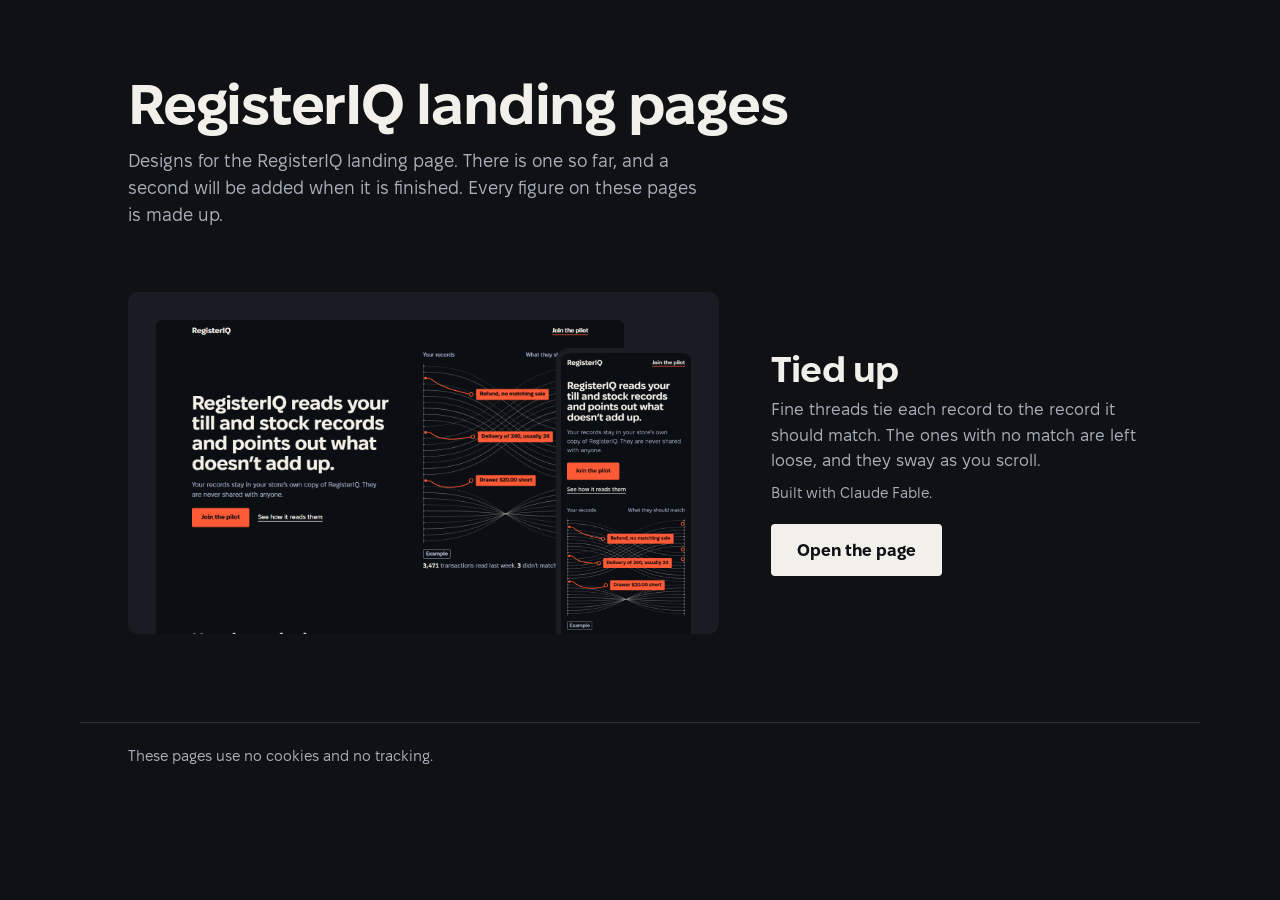
==== index.html @ a4932e1c "RegisterIQ landing pages: front page and the Tied up design A front page that lists the landing page" ====
<!doctype html>
<html lang="en">
  <head>
    <meta http-equiv="Content-Security-Policy" content="default-src 'self'; img-src 'self'; style-src 'self'; font-src 'self'; script-src 'none'; base-uri 'none'; form-action 'none'" />
    <meta charset="UTF-8" />
    <meta name="viewport" content="width=device-width, initial-scale=1.0, viewport-fit=cover" />
    <meta name="color-scheme" content="dark" />
    <meta name="theme-color" content="#0f1114" />
    <meta name="robots" content="noindex" />
    <title>RegisterIQ landing pages</title>
    <meta name="description" content="Designs for the RegisterIQ landing page." />
    <link rel="preload" href="./fonts/FixelDisplay-Bold.woff2" as="font" type="font/woff2" crossorigin />
    <link rel="stylesheet" href="./front.css" />
  </head>
  <body>
    <main>
      <header>
        <h1>RegisterIQ landing pages</h1>
        <p>Designs for the RegisterIQ landing page. There is one so far, and a second will be added when it is finished. Every figure on these pages is made up.</p>
      </header>

      <ul class="pages">
        <li>
          <a class="shot" href="./fable/" aria-hidden="true" tabindex="-1">
            <img class="wide" src="./previews/fable-desktop.png" alt="" width="1280" height="860" />
            <img class="tall" src="./previews/fable-phone.png" alt="" width="780" height="1688" />
          </a>
          <div class="words">
            <h2>Tied up</h2>
            <p>Fine threads tie each record to the record it should match. The ones with no match are left loose, and they sway as you scroll.</p>
            <p class="by">Built with Claude Fable.</p>
            <a class="open" href="./fable/">Open the page</a>
          </div>
        </li>
      </ul>
    </main>
    <footer>
      <p>These pages use no cookies and no tracking.</p>
    </footer>
  </body>
</html>
---- front.css ----
/* The front page of the demos site: a plain list of the landing page designs. */
@font-face { font-family: 'Fixel Display'; src: url('./fonts/FixelDisplay-Bold.woff2') format('woff2'); font-weight: 700; font-display: swap; }
@font-face { font-family: 'Fixel Text'; src: url('./fonts/FixelText-Regular.woff2') format('woff2'); font-weight: 400; font-display: swap; }
@font-face { font-family: 'Fixel Text'; src: url('./fonts/FixelText-Bold.woff2') format('woff2'); font-weight: 700; font-display: swap; }

:root {
  --bg: #0f1114;
  --panel: #191c22;
  --rule: #2b3039;
  --ink: #f2f0ea;
  --dim: #a9afba;
  --pad: clamp(18px, 4.5vw, 48px);
  --ease: cubic-bezier(0.2, 0, 0, 1);
}
*, *::before, *::after { box-sizing: border-box; }
html { background: var(--bg); color-scheme: dark; scrollbar-color: var(--rule) var(--bg); -webkit-text-size-adjust: 100%; text-size-adjust: 100%; -webkit-tap-highlight-color: transparent; }
body { margin: 0; background: var(--bg); color: var(--ink); font: 400 17px/1.5 'Fixel Text', system-ui, sans-serif; -webkit-font-smoothing: antialiased; }
h1, h2, p, ul { margin: 0; }
::selection { background: var(--ink); color: var(--bg); }
:focus-visible { outline: 3px solid var(--ink); outline-offset: 3px; border-radius: 2px; }

main { max-width: 1120px; margin: 0 auto; padding: clamp(28px, 6vw, 76px) max(var(--pad), env(safe-area-inset-right, 0px)) clamp(40px, 7vw, 88px) max(var(--pad), env(safe-area-inset-left, 0px)); }
h1 { font: 700 clamp(32px, 4vw + 14px, 56px) / 1.05 'Fixel Display', 'Fixel Text', sans-serif; letter-spacing: -0.022em; text-wrap: balance; }
header p { color: var(--dim); font-size: 18px; max-width: 36rem; margin-top: 12px; text-wrap: pretty; }

.pages { list-style: none; padding: 0; margin-top: clamp(32px, 6vw, 64px); display: grid; gap: clamp(44px, 7vw, 88px); }
.pages li { display: grid; gap: 22px; }
.shot { position: relative; display: block; overflow: hidden; background: var(--panel); border-radius: 10px; padding: clamp(14px, 3vw, 28px) clamp(14px, 3vw, 28px) 0; }
.shot img { display: block; height: auto; }
.shot .wide { width: 100%; border-radius: 6px 6px 0 0; }
.shot .tall { display: none; }
h2 { font: 700 clamp(26px, 2.4vw + 12px, 36px) / 1.1 'Fixel Display', 'Fixel Text', sans-serif; letter-spacing: -0.02em; }
.words p { color: var(--dim); margin-top: 8px; max-width: 30rem; text-wrap: pretty; }
.words .by { font-size: 15px; }
.open { display: inline-flex; align-items: center; min-height: 52px; margin-top: 20px; padding: 0 26px; border-radius: 4px; background: var(--ink); color: var(--bg); font-weight: 700; text-decoration: none; touch-action: manipulation; user-select: none; -webkit-user-select: none; transition: background-color 120ms var(--ease), transform 120ms var(--ease); }
.open:active { transform: scale(0.97); }

footer { max-width: 1120px; margin: 0 auto; padding: 22px max(var(--pad), env(safe-area-inset-right, 0px)) calc(28px + env(safe-area-inset-bottom, 0px)) max(var(--pad), env(safe-area-inset-left, 0px)); border-top: 1px solid var(--rule); color: var(--dim); font-size: 15px; }

@media (hover: hover) and (pointer: fine) {
  .open:hover { background: #ffffff; }
}
@media (min-width: 860px) {
  .pages li { grid-template-columns: minmax(0, 1.55fr) minmax(0, 1fr); gap: 52px; align-items: center; }
  .shot { padding-right: 16%; }
  /* The phone view stands in front of the desktop view, bottom right. */
  .shot .tall { display: block; position: absolute; right: clamp(14px, 3vw, 28px); bottom: 0; width: 22%; border-radius: 8px 8px 0 0; box-shadow: 0 0 0 5px var(--panel); }
}
@media (prefers-reduced-motion: reduce) {
  * { transition: none !important; }
}
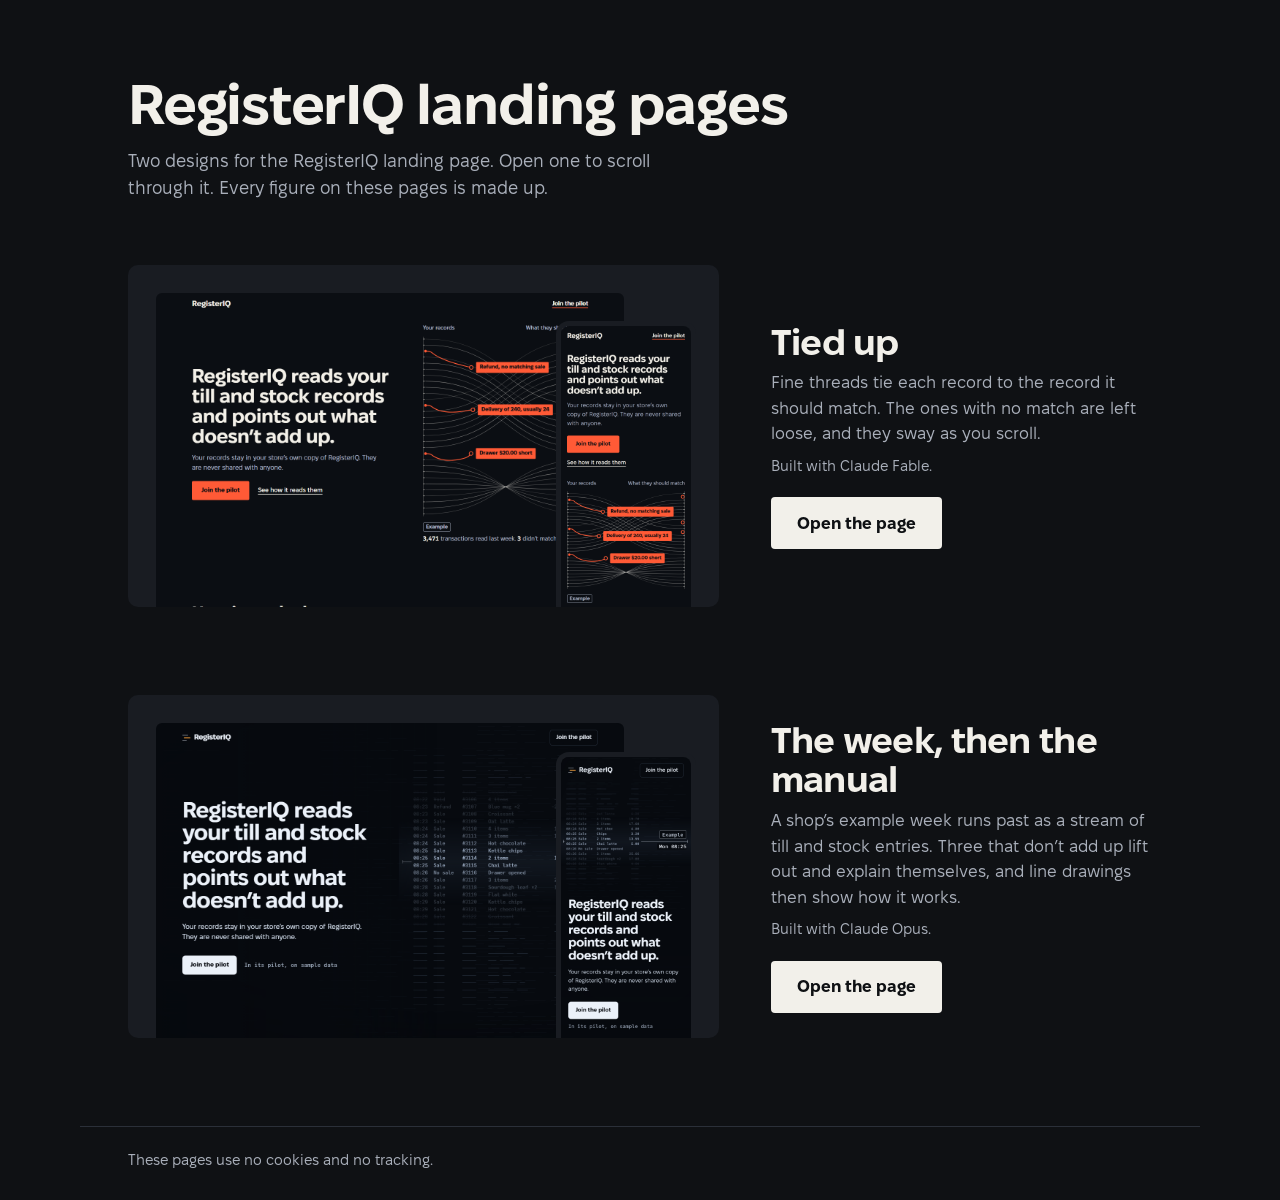
==== commit b00eb3aa: "Add the second design: The week, then the manual (opus/) The finished page from the Opus direction, " ====
--- a/index.html
+++ b/index.html
@@ -16,7 +16,7 @@
     <main>
       <header>
         <h1>RegisterIQ landing pages</h1>
-        <p>Designs for the RegisterIQ landing page. There is one so far, and a second will be added when it is finished. Every figure on these pages is made up.</p>
+        <p>Two designs for the RegisterIQ landing page. Open one to scroll through it. Every figure on these pages is made up.</p>
       </header>
 
       <ul class="pages">
@@ -32,6 +32,18 @@
             <a class="open" href="./fable/">Open the page</a>
           </div>
         </li>
+        <li>
+          <a class="shot" href="./opus/" aria-hidden="true" tabindex="-1">
+            <img class="wide" src="./previews/opus-desktop.png" alt="" width="1280" height="860" />
+            <img class="tall" src="./previews/opus-phone.png" alt="" width="780" height="1688" />
+          </a>
+          <div class="words">
+            <h2>The week, then the manual</h2>
+            <p>A shop’s example week runs past as a stream of till and stock entries. Three that don’t add up lift out and explain themselves, and line drawings then show how it works.</p>
+            <p class="by">Built with Claude Opus.</p>
+            <a class="open" href="./opus/">Open the page</a>
+          </div>
+        </li>
       </ul>
     </main>
     <footer>
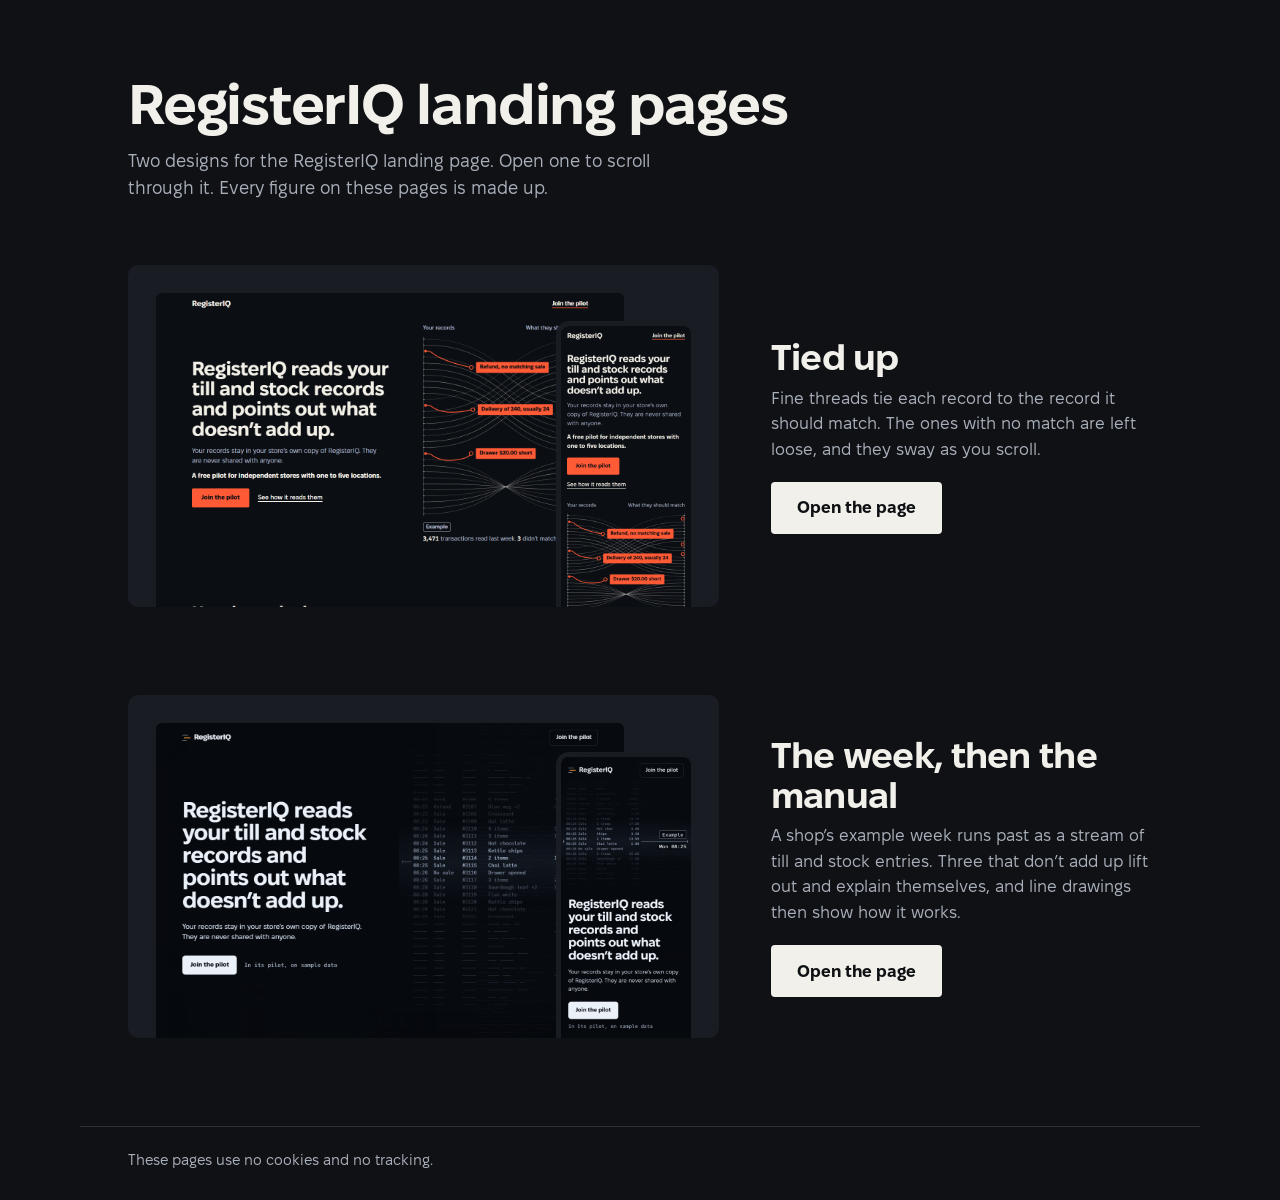
==== commit dc58279c: "Take other companies' names off the pages - both landing pages: the line about what comes next no lo" ====
--- a/index.html
+++ b/index.html
@@ -28,7 +28,6 @@
           <div class="words">
             <h2>Tied up</h2>
             <p>Fine threads tie each record to the record it should match. The ones with no match are left loose, and they sway as you scroll.</p>
-            <p class="by">Built with Claude Fable.</p>
             <a class="open" href="./fable/">Open the page</a>
           </div>
         </li>
@@ -40,7 +39,6 @@
           <div class="words">
             <h2>The week, then the manual</h2>
             <p>A shop’s example week runs past as a stream of till and stock entries. Three that don’t add up lift out and explain themselves, and line drawings then show how it works.</p>
-            <p class="by">Built with Claude Opus.</p>
             <a class="open" href="./opus/">Open the page</a>
           </div>
         </li>
--- a/front.css
+++ b/front.css
@@ -31,7 +31,6 @@
 .shot .tall { display: none; }
 h2 { font: 700 clamp(26px, 2.4vw + 12px, 36px) / 1.1 'Fixel Display', 'Fixel Text', sans-serif; letter-spacing: -0.02em; }
 .words p { color: var(--dim); margin-top: 8px; max-width: 30rem; text-wrap: pretty; }
-.words .by { font-size: 15px; }
 .open { display: inline-flex; align-items: center; min-height: 52px; margin-top: 20px; padding: 0 26px; border-radius: 4px; background: var(--ink); color: var(--bg); font-weight: 700; text-decoration: none; touch-action: manipulation; user-select: none; -webkit-user-select: none; transition: background-color 120ms var(--ease), transform 120ms var(--ease); }
 .open:active { transform: scale(0.97); }
 
